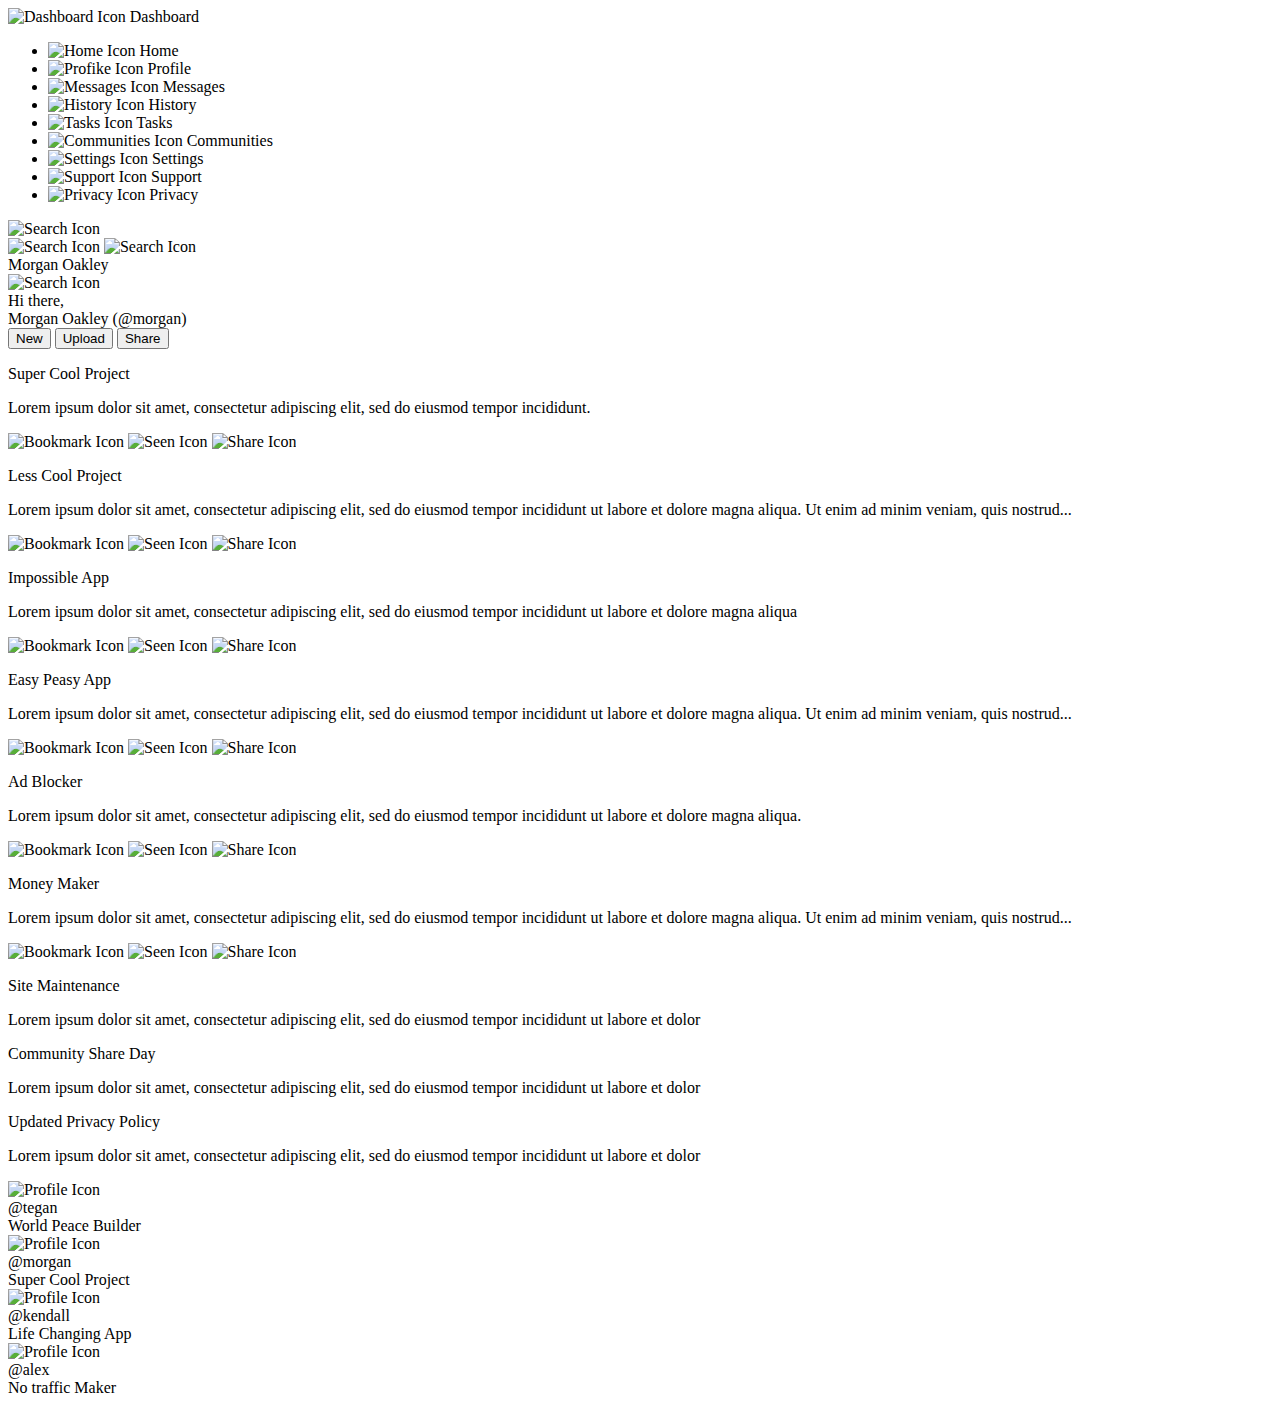
==== dashboard.html @ d67e252b "Created empty css files, template html and adding placeholder icon for dashboard admin project" ====
<!DOCTYPE html>
<html lang="en">
<head>
    <meta charset="UTF-8">
    <meta name="viewport" content="width=device-width, initial-scale=1.0">
    <title>Admin Dashboard</title>
</head>
<body>
    <div class="container">
        <div class="sidebar">
            <div class="sidebar-title">
                <img src="/images/dashboard.svg" alt="Dashboard Icon">
                <span>Dashboard</span>
            </div>
            <div class="menu">
                <ul>
                    <li>
                        <img src="/images/dashboard.svg" alt="Home Icon">
                        <span>Home</span>
                    </li>
                    <li>
                        <img src="/images/dashboard.svg" alt="Profike Icon">
                        <span>Profile</span>
                    </li>
                    <li>
                        <img src="/images/dashboard.svg" alt="Messages Icon">
                        <span>Messages</span>
                    </li>
                    <li>
                        <img src="/images/dashboard.svg" alt="History Icon">
                        <span>History</span>
                    </li>
                    <li>
                        <img src="/images/dashboard.svg" alt="Tasks Icon">
                        <span>Tasks</span>
                    </li>
                    <li>
                        <img src="/images/dashboard.svg" alt="Communities Icon">
                        <span>Communities</span>
                    </li>
                    <li>
                        <img src="/images/dashboard.svg" alt="Settings Icon">
                        <span>Settings</span>
                    </li>
                    <li>
                        <img src="/images/dashboard.svg" alt="Support Icon">
                        <span>Support</span>
                    </li>
                    <li>
                        <img src="/images/dashboard.svg" alt="Privacy Icon">
                        <span>Privacy</span>
                    </li>
                </ul>
            </div>
        </div>
        <div class="header">
            <div class="search-bar">
                <img src="/images/dashboard.svg" alt="Search Icon">
                <span contenteditable="true"></span>
            </div>
            <div class="notification">
                <img src="/images/dashboard.svg" alt="Search Icon">
                <img src="/images/dashboard.svg" alt="Search Icon">
                <div class="notif-text">Morgan Oakley</div>
            </div>
            <div class="user-profile">
                <img src="/images/dashboard.svg" alt="Search Icon">
                <div class="user-greeting">Hi there,</div>
                <div class="user-name">Morgan Oakley (@morgan)</div>
            </div>
            <div class="user-button">
                <button>New</button>
                <button>Upload</button>
                <button>Share</button>
            </div>
        </div>
        <div class="main-content">
            <div class="article">
                <div class="card">
                    <p class="title">Super Cool Project</p>
                    <p>Lorem ipsum dolor sit amet, consectetur adipiscing elit, sed do eiusmod tempor incididunt.</p>
                    <div class="lower-icon">
                        <img src="/images/dashboard.svg" alt="Bookmark Icon">
                        <img src="/images/dashboard.svg" alt="Seen Icon">
                        <img src="/images/dashboard.svg" alt="Share Icon">
                    </div>
                  </div>
                  <div class="card">
                    <p class="title">Less Cool Project</p>
                    <p>Lorem ipsum dolor sit amet, consectetur adipiscing elit, sed do eiusmod tempor incididunt ut labore et dolore magna aliqua. Ut enim ad minim veniam, quis nostrud...</p>
                    <div class="lower-icon">
                        <img src="/images/dashboard.svg" alt="Bookmark Icon">
                        <img src="/images/dashboard.svg" alt="Seen Icon">
                        <img src="/images/dashboard.svg" alt="Share Icon">
                    </div>
                  </div>
                  <div class="card">
                    <p class="title">Impossible App</p>
                    <p>Lorem ipsum dolor sit amet, consectetur adipiscing elit, sed do eiusmod tempor incididunt ut labore et dolore magna aliqua</p>
                    <div class="lower-icon">
                        <img src="/images/dashboard.svg" alt="Bookmark Icon">
                        <img src="/images/dashboard.svg" alt="Seen Icon">
                        <img src="/images/dashboard.svg" alt="Share Icon">
                    </div>
                  </div>
                  <div class="card">
                    <p class="title">Easy Peasy App</p>
                    <p>Lorem ipsum dolor sit amet, consectetur adipiscing elit, sed do eiusmod tempor incididunt ut labore et dolore magna aliqua. Ut enim ad minim veniam, quis nostrud...</p>
                    <div class="lower-icon">
                        <img src="/images/dashboard.svg" alt="Bookmark Icon">
                        <img src="/images/dashboard.svg" alt="Seen Icon">
                        <img src="/images/dashboard.svg" alt="Share Icon">
                    </div>
                </div>
                <div class="card">
                    <p class="title">Ad Blocker</p>
                    <p>Lorem ipsum dolor sit amet, consectetur adipiscing elit, sed do eiusmod tempor incididunt ut labore et dolore magna aliqua.</p>
                    <div class="lower-icon">
                        <img src="/images/dashboard.svg" alt="Bookmark Icon">
                        <img src="/images/dashboard.svg" alt="Seen Icon">
                        <img src="/images/dashboard.svg" alt="Share Icon">
                    </div>
                </div>
                <div class="card">
                    <p class="title">Money Maker</p>
                    <p>Lorem ipsum dolor sit amet, consectetur adipiscing elit, sed do eiusmod tempor incididunt ut labore et dolore magna aliqua. Ut enim ad minim veniam, quis nostrud...</p>
                    <div class="lower-icon">
                        <img src="/images/dashboard.svg" alt="Bookmark Icon">
                        <img src="/images/dashboard.svg" alt="Seen Icon">
                        <img src="/images/dashboard.svg" alt="Share Icon">
                    </div>
                </div>
            </div>
            <div class="update-content">
                <div class="announcement">
                    <div class="update-card">
                        <p class="title">Site Maintenance</p>
                        <p>Lorem ipsum dolor sit amet, consectetur adipiscing elit, sed do eiusmod tempor incididunt ut labore et dolor</p>
                    </div>
                    <div class="update-card">
                        <p class="title">Community Share Day</p>
                        <p>Lorem ipsum dolor sit amet, consectetur adipiscing elit, sed do eiusmod tempor incididunt ut labore et dolor</p>
                    </div>
                    <div class="update-card">
                        <p class="title">Updated Privacy Policy</p>
                        <p>Lorem ipsum dolor sit amet, consectetur adipiscing elit, sed do eiusmod tempor incididunt ut labore et dolor</p>
                    </div>
                </div>
                <div class="trending">
                    <div id="user1">
                        <img src="/images/dashboard.svg" alt="Profile Icon">
                        <div class="tagname">@tegan</div>
                        <div class="quote">World Peace Builder</div>
                    </div>
                    <div id="user2">
                        <img src="/images/dashboard.svg" alt="Profile Icon">
                        <div class="tagname">@morgan</div>
                        <div class="quote">Super Cool Project</div>
                    </div>
                    <div id="user3">
                        <img src="/images/dashboard.svg" alt="Profile Icon">
                        <div class="tagname">@kendall</div>
                        <div class="quote">Life Changing App</div>
                    </div>
                    <div id="user4">
                        <img src="/images/dashboard.svg" alt="Profile Icon">
                        <div class="tagname">@alex</div>
                        <div class="quote">No traffic Maker</div>
                    </div>
                </div>
            </div>
        </div>
    </div>
</body>
</html>
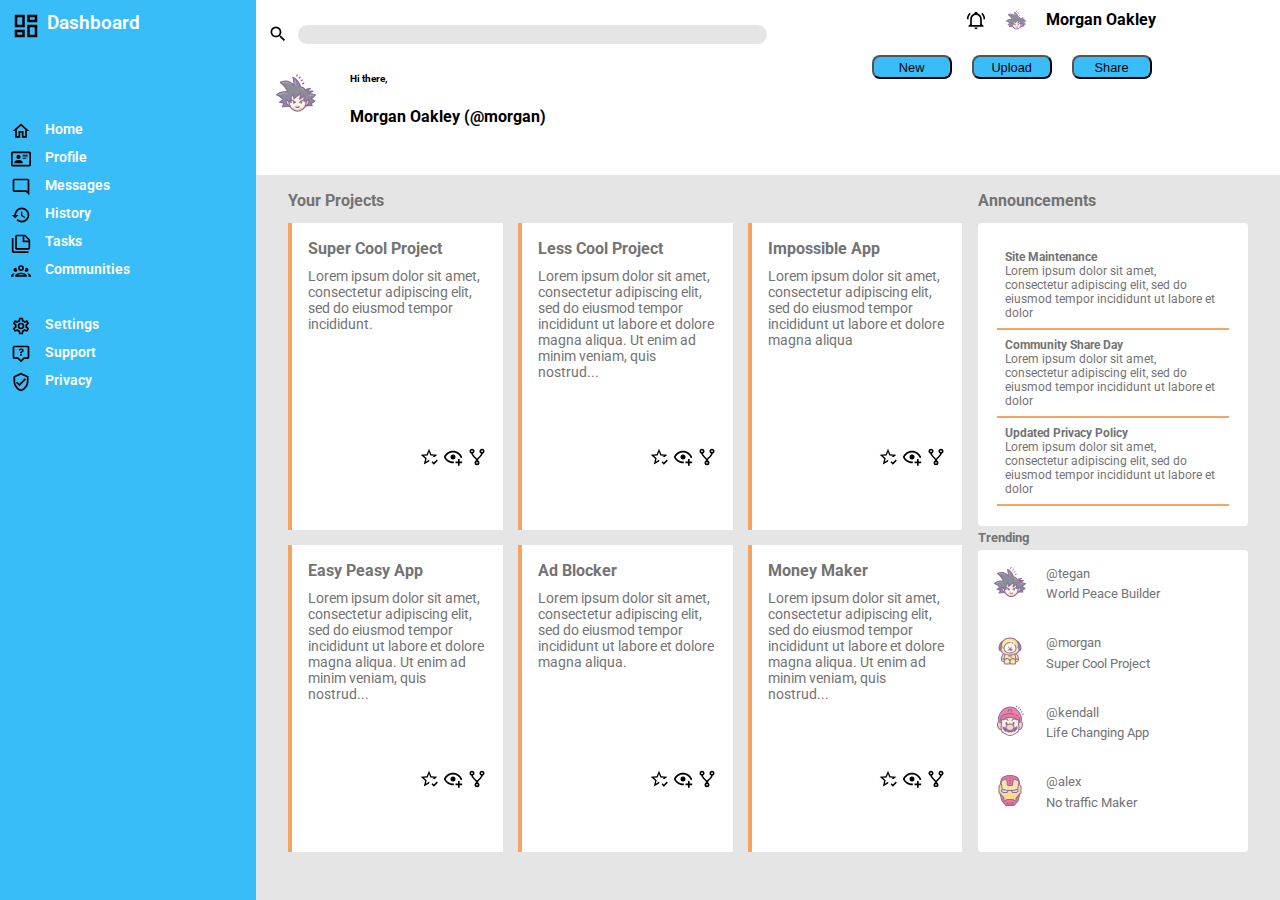
==== commit f1a04768: "Added css grid and styling for the dashboard html page" ====
--- a/dashboard.html
+++ b/dashboard.html
@@ -4,74 +4,80 @@
     <meta charset="UTF-8">
     <meta name="viewport" content="width=device-width, initial-scale=1.0">
     <title>Admin Dashboard</title>
+    <link rel="stylesheet" href="dashboard.css">
+    <link rel="preconnect" href="https://fonts.googleapis.com">
+    <link rel="preconnect" href="https://fonts.gstatic.com" crossorigin>
+    <link href="https://fonts.googleapis.com/css2?family=Roboto&display=swap" rel="stylesheet">
 </head>
 <body>
     <div class="container">
         <div class="sidebar">
             <div class="sidebar-title">
-                <img src="/images/dashboard.svg" alt="Dashboard Icon">
+                <img src="images/icons/dashboard-outline.svg" alt="Dashboard Icon" class="dashboard-icon">
                 <span>Dashboard</span>
             </div>
             <div class="menu">
                 <ul>
                     <li>
-                        <img src="/images/dashboard.svg" alt="Home Icon">
+                        <img src="images/icons/home-outline.svg" alt="Home Icon" class="icon">
                         <span>Home</span>
                     </li>
                     <li>
-                        <img src="/images/dashboard.svg" alt="Profike Icon">
+                        <img src="images/icons/card-account-details-outline.svg" alt="Profile Icon" class="icon">
                         <span>Profile</span>
                     </li>
                     <li>
-                        <img src="/images/dashboard.svg" alt="Messages Icon">
+                        <img src="images/icons/message-reply-outline.svg" alt="Messages Icon" class="icon">
                         <span>Messages</span>
                     </li>
                     <li>
-                        <img src="/images/dashboard.svg" alt="History Icon">
+                        <img src="images/icons/history.svg" alt="History Icon" class="icon">
                         <span>History</span>
                     </li>
                     <li>
-                        <img src="/images/dashboard.svg" alt="Tasks Icon">
+                        <img src="images/icons/note-multiple-outline.svg" alt="Tasks Icon" class="icon">
                         <span>Tasks</span>
                     </li>
                     <li>
-                        <img src="/images/dashboard.svg" alt="Communities Icon">
+                        <img src="images/icons/account-group-outline.svg" alt="Communities Icon" class="icon">
                         <span>Communities</span>
                     </li>
                     <li>
-                        <img src="/images/dashboard.svg" alt="Settings Icon">
+                        <img src="images/icons/cog-outline.svg" alt="Settings Icon" class="icon">
                         <span>Settings</span>
                     </li>
                     <li>
-                        <img src="/images/dashboard.svg" alt="Support Icon">
+                        <img src="images/icons/tooltip-question-outline.svg" alt="Support Icon" class="icon">
                         <span>Support</span>
                     </li>
                     <li>
-                        <img src="/images/dashboard.svg" alt="Privacy Icon">
+                        <img src="images/icons/shield-check-outline.svg" alt="Privacy Icon" class="icon">
                         <span>Privacy</span>
                     </li>
                 </ul>
             </div>
         </div>
         <div class="header">
-            <div class="search-bar">
-                <img src="/images/dashboard.svg" alt="Search Icon">
-                <span contenteditable="true"></span>
+            <div class="left-header">
+                <div class="search-bar">
+                    <img src="images/icons/magnify.svg" alt="Search Icon" class="icon">
+                    <span contenteditable="true"></span>
+                </div>
+                <img src="images/icons/icons8-son-goku.svg" alt="Profile Icon" class="big-icon" id="header-icon">
+                <div class="user-name">Morgan Oakley (@morgan)</div>
+                <span class="greeting" style="font-size: 10px;">Hi there,</span>
             </div>
-            <div class="notification">
-                <img src="/images/dashboard.svg" alt="Search Icon">
-                <img src="/images/dashboard.svg" alt="Search Icon">
-                <div class="notif-text">Morgan Oakley</div>
-            </div>
-            <div class="user-profile">
-                <img src="/images/dashboard.svg" alt="Search Icon">
-                <div class="user-greeting">Hi there,</div>
-                <div class="user-name">Morgan Oakley (@morgan)</div>
-            </div>
-            <div class="user-button">
-                <button>New</button>
-                <button>Upload</button>
-                <button>Share</button>
+            <div class="right-header">
+                <div class="notification">
+                    <img src="images/icons/bell-ring-outline.svg" alt="Notification Icon" class="icon">
+                    <img src="images/icons/icons8-son-goku.svg" alt="Profile Icon" class="icon">
+                    <div class="notif-text">Morgan Oakley</div>
+                </div>
+                <div class="user-button">
+                    <button>New</button>
+                    <button>Upload</button>
+                    <button>Share</button>
+                </div>
             </div>
         </div>
         <div class="main-content">
@@ -80,56 +86,57 @@
                     <p class="title">Super Cool Project</p>
                     <p>Lorem ipsum dolor sit amet, consectetur adipiscing elit, sed do eiusmod tempor incididunt.</p>
                     <div class="lower-icon">
-                        <img src="/images/dashboard.svg" alt="Bookmark Icon">
-                        <img src="/images/dashboard.svg" alt="Seen Icon">
-                        <img src="/images/dashboard.svg" alt="Share Icon">
+                        <img src="images/icons/star-check-outline.svg" alt="Bookmark Icon" class="icon">
+                        <img src="images/icons/eye-plus-outline.svg" alt="Seen Icon" class="icon">
+                        <img src="images/icons/source-fork.svg" alt="Share Icon" class="icon">
                     </div>
                   </div>
                   <div class="card">
                     <p class="title">Less Cool Project</p>
                     <p>Lorem ipsum dolor sit amet, consectetur adipiscing elit, sed do eiusmod tempor incididunt ut labore et dolore magna aliqua. Ut enim ad minim veniam, quis nostrud...</p>
                     <div class="lower-icon">
-                        <img src="/images/dashboard.svg" alt="Bookmark Icon">
-                        <img src="/images/dashboard.svg" alt="Seen Icon">
-                        <img src="/images/dashboard.svg" alt="Share Icon">
+                        <img src="images/icons/star-check-outline.svg" alt="Bookmark Icon" class="icon">
+                        <img src="images/icons/eye-plus-outline.svg" alt="Seen Icon" class="icon">
+                        <img src="images/icons/source-fork.svg" alt="Share Icon" class="icon">
                     </div>
                   </div>
                   <div class="card">
                     <p class="title">Impossible App</p>
                     <p>Lorem ipsum dolor sit amet, consectetur adipiscing elit, sed do eiusmod tempor incididunt ut labore et dolore magna aliqua</p>
                     <div class="lower-icon">
-                        <img src="/images/dashboard.svg" alt="Bookmark Icon">
-                        <img src="/images/dashboard.svg" alt="Seen Icon">
-                        <img src="/images/dashboard.svg" alt="Share Icon">
+                        <img src="images/icons/star-check-outline.svg" alt="Bookmark Icon" class="icon">
+                        <img src="images/icons/eye-plus-outline.svg" alt="Seen Icon" class="icon">
+                        <img src="images/icons/source-fork.svg" alt="Share Icon" class="icon">
                     </div>
                   </div>
                   <div class="card">
                     <p class="title">Easy Peasy App</p>
                     <p>Lorem ipsum dolor sit amet, consectetur adipiscing elit, sed do eiusmod tempor incididunt ut labore et dolore magna aliqua. Ut enim ad minim veniam, quis nostrud...</p>
                     <div class="lower-icon">
-                        <img src="/images/dashboard.svg" alt="Bookmark Icon">
-                        <img src="/images/dashboard.svg" alt="Seen Icon">
-                        <img src="/images/dashboard.svg" alt="Share Icon">
+                        <img src="images/icons/star-check-outline.svg" alt="Bookmark Icon" class="icon">
+                        <img src="images/icons/eye-plus-outline.svg" alt="Seen Icon" class="icon">
+                        <img src="images/icons/source-fork.svg" alt="Share Icon" class="icon">
                     </div>
                 </div>
                 <div class="card">
                     <p class="title">Ad Blocker</p>
                     <p>Lorem ipsum dolor sit amet, consectetur adipiscing elit, sed do eiusmod tempor incididunt ut labore et dolore magna aliqua.</p>
                     <div class="lower-icon">
-                        <img src="/images/dashboard.svg" alt="Bookmark Icon">
-                        <img src="/images/dashboard.svg" alt="Seen Icon">
-                        <img src="/images/dashboard.svg" alt="Share Icon">
+                        <img src="images/icons/star-check-outline.svg" alt="Bookmark Icon" class="icon">
+                        <img src="images/icons/eye-plus-outline.svg" alt="Seen Icon" class="icon">
+                        <img src="images/icons/source-fork.svg" alt="Share Icon" class="icon">
                     </div>
                 </div>
                 <div class="card">
                     <p class="title">Money Maker</p>
                     <p>Lorem ipsum dolor sit amet, consectetur adipiscing elit, sed do eiusmod tempor incididunt ut labore et dolore magna aliqua. Ut enim ad minim veniam, quis nostrud...</p>
                     <div class="lower-icon">
-                        <img src="/images/dashboard.svg" alt="Bookmark Icon">
-                        <img src="/images/dashboard.svg" alt="Seen Icon">
-                        <img src="/images/dashboard.svg" alt="Share Icon">
+                        <img src="images/icons/star-check-outline.svg" alt="Bookmark Icon" class="icon">
+                        <img src="images/icons/eye-plus-outline.svg" alt="Seen Icon" class="icon">
+                        <img src="images/icons/source-fork.svg" alt="Share Icon" class="icon">
                     </div>
                 </div>
+                <span style="font-weight: 700;">Your Projects</span>
             </div>
             <div class="update-content">
                 <div class="announcement">
@@ -147,27 +154,29 @@
                     </div>
                 </div>
                 <div class="trending">
-                    <div id="user1">
-                        <img src="/images/dashboard.svg" alt="Profile Icon">
+                    <div id="user1" class="user-update">
+                        <img src="images/icons/icons8-son-goku.svg" alt="Profile Icon" class="icon" id="user-icon">
                         <div class="tagname">@tegan</div>
                         <div class="quote">World Peace Builder</div>
                     </div>
-                    <div id="user2">
-                        <img src="/images/dashboard.svg" alt="Profile Icon">
+                    <div id="user2" class="user-update">
+                        <img src="images/icons/icons8-bt21-chimmy.svg" alt="Profile Icon" class="icon" id="user-icon">
                         <div class="tagname">@morgan</div>
                         <div class="quote">Super Cool Project</div>
                     </div>
-                    <div id="user3">
-                        <img src="/images/dashboard.svg" alt="Profile Icon">
+                    <div id="user3" class="user-update">
+                        <img src="images/icons/icons8-super-mario.svg" alt="Profile Icon" class="icon" id="user-icon">
                         <div class="tagname">@kendall</div>
                         <div class="quote">Life Changing App</div>
                     </div>
-                    <div id="user4">
-                        <img src="/images/dashboard.svg" alt="Profile Icon">
+                    <div id="user4" class="user-update">
+                        <img src="images/icons/icons8-iron-man.svg" alt="Profile Icon" class="icon" id="user-icon">
                         <div class="tagname">@alex</div>
                         <div class="quote">No traffic Maker</div>
                     </div>
+                    <span style="font-weight: 700;">Trending</span>
                 </div>
+                <span style="font-weight: 700;">Announcements</span>
             </div>
         </div>
     </div>
--- a/dashboard.css
+++ b/dashboard.css
@@ -0,0 +1,344 @@
+* {
+    margin: 0;
+    padding: 0;
+  }
+
+body{
+    font-size: 16px;
+    font-family: 'Roboto', sans-serif;
+}
+
+.container{
+    width:100vw;
+    height:100vh;
+
+    display: grid;
+    grid-template-columns: 1.5fr 6fr;
+    grid-template-rows: 2fr 6fr;
+    grid-template-areas: 
+      "sidebar header"
+      "sidebar main"
+  
+  }
+
+.sidebar{
+    grid-area: sidebar;
+
+    display: grid;
+    grid-template-rows: 1fr 7fr;
+
+    padding: 0.7rem;
+
+    background-color:#38bdf8;
+    color: white;
+
+    font-size: 14px;
+    font-weight: 600;
+}
+
+.sidebar-title span{
+    vertical-align: top;
+    margin-left: 0.2rem;
+
+    font-size: 1.2rem;
+
+}
+
+
+li{
+    list-style-type: none;
+}
+
+li + li {
+    margin-bottom: 5px;
+    margin-top: 5px;
+}
+
+li span{
+    vertical-align: top;
+    margin-left: 0.7rem;
+}
+
+.menu li:nth-child(6) {
+    margin-bottom: 2rem; /* Adjust the margin as needed */
+}
+
+
+.header{
+    grid-area: header;
+
+    display: grid;
+    grid-template-columns: 3.5fr 2.5fr;
+    grid-template-rows: 1fr;
+
+
+    padding: 10px;
+
+    font-weight: 700;
+
+}
+
+.left-header {
+    display: grid;
+    grid-template-columns: 0.5fr 1.5fr 1.5fr;
+    grid-template-rows: 0.4fr 0.2fr 0.4fr;
+    grid-template-areas: 
+    "search search search"
+    "icon greet ..."
+    "icon name ..."
+
+
+    ;
+
+    row-gap: 5px;
+    
+  }
+
+.search-bar{
+    grid-area: search;
+}
+
+#header-icon{
+    grid-area: icon;
+}
+
+.user-name{
+    grid-area: name;
+}
+
+.greeting{
+    grid-area: greet;
+}
+
+.search-bar{
+    display: flex;
+    align-items: center;
+
+    margin-bottom: 10px;
+}
+
+
+.search-bar .icon{
+    margin-right: 10px;
+    margin-left: 2px;
+}
+
+.search-bar > span{
+    flex: 1;
+    max-width: 80%;
+
+    
+    border-radius: 10px;
+    background-color: #e5e5e5;
+}
+
+.notification {
+    display: flex;
+    justify-content: center;
+    gap: 20px;
+
+    margin-bottom: 25px;
+}
+
+button{
+    background-color: #38bdf8;
+    color: black;
+
+    font-size: 0.8rem;
+
+    border-radius: 8px;
+
+    min-width: 5rem;
+    min-height: 1.5rem;
+}
+
+.user-button {
+    display: flex;
+    gap: 20px;
+
+    margin-left: 20px;
+}
+
+
+.main-content{
+    grid-area: main;
+
+    padding: 3rem 2rem 3rem 2rem;
+
+    display: grid;
+    grid-template-columns: 5fr 2fr;
+    
+    column-gap: 1rem;
+
+    background-color:#e5e5e5;
+    color: #737373;
+}
+
+.article{
+    display: grid;
+    grid-template-columns: repeat(auto-fit, minmax(200px, 1.3fr));
+   
+  
+    gap: 15px;
+    position: relative;
+}
+
+
+  
+  .article .card {
+    background-color: #FFFFFF;
+    color: black;
+    text-align: left;
+  
+    display: grid;
+    grid-template-rows: 0.1fr 0.8fr 0.1fr;
+
+    border-left: 4px solid sandybrown;
+    
+    
+    padding: 1rem;
+    
+  }
+  
+  .card p {
+    color: #737373;
+    font-weight: normal;
+    font-size: 14px;
+    text-align: start;
+
+    
+  }
+  
+  .card .title {
+    font-size: 16px;
+    font-weight: 700;
+    text-align: left;
+    color: #737373;
+  
+    margin-bottom: 10px;
+  }
+
+  .lower-icon{
+    justify-self: end;
+
+    margin-top: 0.5rem;
+  }
+
+  .article > span {
+    position: absolute;
+
+    left: 0;
+    top: -2rem;
+}
+
+
+.update-content{
+    display: grid;
+    grid-template-rows: 3fr 3fr;
+
+    gap: 1.5rem;
+    position: relative;
+}
+
+.update-content > span {
+    position: absolute;
+
+    left: 0;
+    top: -2rem;
+}
+
+.announcement{
+    display: grid;
+    grid-template-rows: repeat(3, 1fr);
+
+    font-size: 12px;
+    text-align: left;
+
+    padding: 1.2rem;
+
+    background-color: white;
+    border-radius: 4px;
+}
+
+.announcement .title {
+    font-weight: 700;
+}
+
+.update-card{
+    padding: 0.5rem;
+
+    border-bottom: 2px solid sandybrown;
+}
+
+.trending{
+    display: grid;
+    grid-template-rows: repeat(4, 1fr);
+
+    font-size: 13px;
+    padding: 1rem;
+
+    row-gap: 0.5rem;
+
+    position: relative;
+    background-color: white;
+    border-radius: 4px;
+}
+
+.trending > span {
+    position: absolute;
+
+    left: 0;
+    top: -1.2rem;
+}
+
+.user-update{
+    display: grid;
+    grid-template-columns: 0.7fr 3fr;
+    grid-template-rows: 0.5fr 1fr;
+    grid-template-areas: 
+    "usericon tagname"
+    "usericon quote"
+
+
+    ;
+
+    column-gap: 0.5rem;
+
+    
+}
+
+#user-icon{
+    grid-area: usericon;
+
+    width: 2rem;
+    height: 2rem;
+
+}
+
+.tagname{
+    grid-area: tagname;
+
+    
+}
+
+.quote{
+    grid-area: quote;
+
+}
+
+
+.icon{
+    width:20px;
+    height:20px;
+
+}
+
+.big-icon{
+    width: 60px;
+    height: 40px;
+}
+
+.dashboard-icon{
+    width: 30px;
+    height: 30px;
+}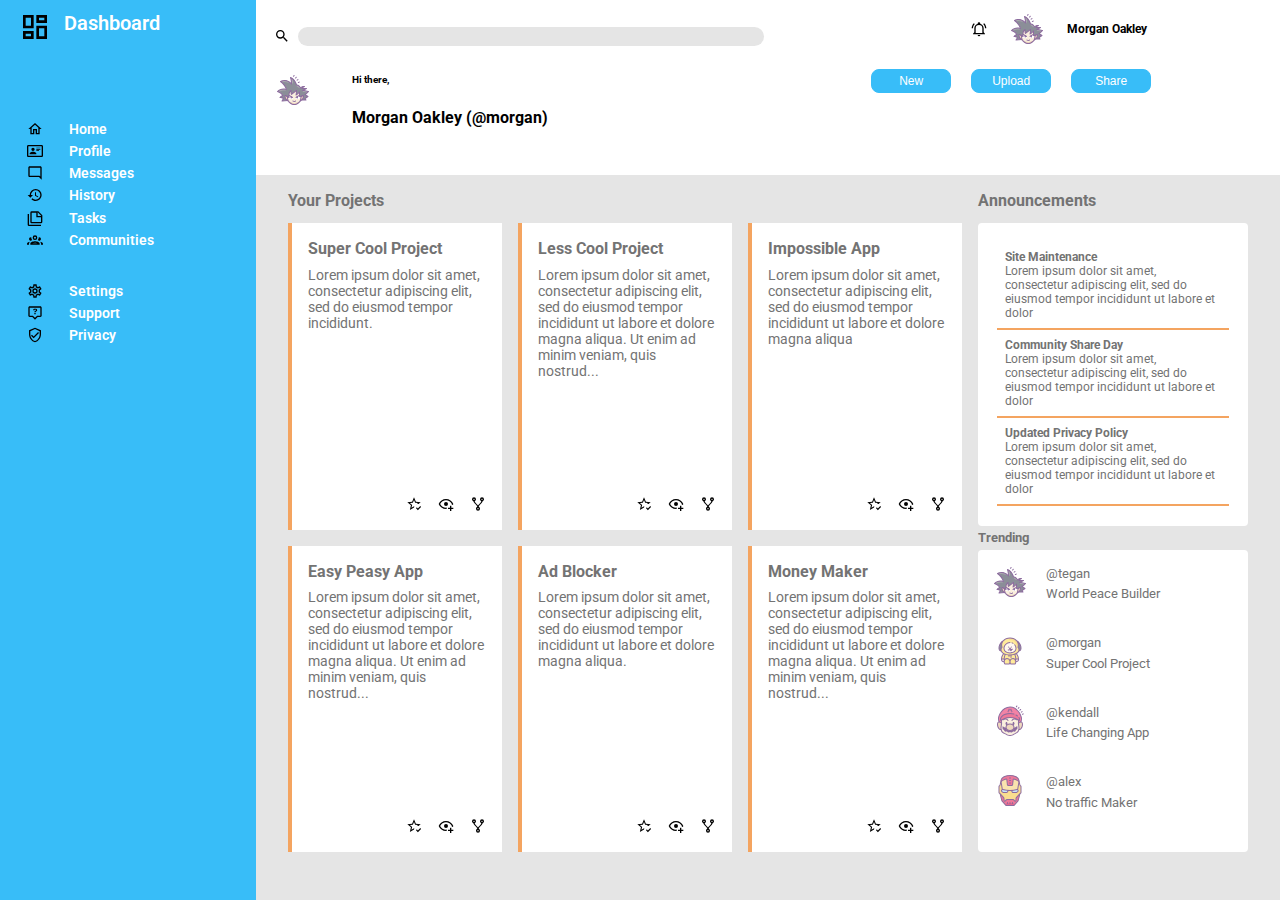
==== commit 2f4b573d: "refactoring some of the css code adding comments and editing readme docs" ====
--- a/dashboard.html
+++ b/dashboard.html
@@ -13,7 +13,7 @@
     <div class="container">
         <div class="sidebar">
             <div class="sidebar-title">
-                <img src="images/icons/dashboard-outline.svg" alt="Dashboard Icon" class="dashboard-icon">
+                <img src="images/icons/dashboard-outline.svg" alt="Dashboard Icon" class="big-icon">
                 <span>Dashboard</span>
             </div>
             <div class="menu">
@@ -70,7 +70,7 @@
             <div class="right-header">
                 <div class="notification">
                     <img src="images/icons/bell-ring-outline.svg" alt="Notification Icon" class="icon">
-                    <img src="images/icons/icons8-son-goku.svg" alt="Profile Icon" class="icon">
+                    <img src="images/icons/icons8-son-goku.svg" alt="Profile Icon" class="profile-icon">
                     <div class="notif-text">Morgan Oakley</div>
                 </div>
                 <div class="user-button">
@@ -155,22 +155,22 @@
                 </div>
                 <div class="trending">
                     <div id="user1" class="user-update">
-                        <img src="images/icons/icons8-son-goku.svg" alt="Profile Icon" class="icon" id="user-icon">
+                        <img src="images/icons/icons8-son-goku.svg" alt="Profile Icon" class="profile-icon" id="user-icon">
                         <div class="tagname">@tegan</div>
                         <div class="quote">World Peace Builder</div>
                     </div>
                     <div id="user2" class="user-update">
-                        <img src="images/icons/icons8-bt21-chimmy.svg" alt="Profile Icon" class="icon" id="user-icon">
+                        <img src="images/icons/icons8-bt21-chimmy.svg" alt="Profile Icon" class="profile-icon" id="user-icon">
                         <div class="tagname">@morgan</div>
                         <div class="quote">Super Cool Project</div>
                     </div>
                     <div id="user3" class="user-update">
-                        <img src="images/icons/icons8-super-mario.svg" alt="Profile Icon" class="icon" id="user-icon">
+                        <img src="images/icons/icons8-super-mario.svg" alt="Profile Icon" class="profile-icon" id="user-icon">
                         <div class="tagname">@kendall</div>
                         <div class="quote">Life Changing App</div>
                     </div>
                     <div id="user4" class="user-update">
-                        <img src="images/icons/icons8-iron-man.svg" alt="Profile Icon" class="icon" id="user-icon">
+                        <img src="images/icons/icons8-iron-man.svg" alt="Profile Icon" class="profile-icon" id="user-icon">
                         <div class="tagname">@alex</div>
                         <div class="quote">No traffic Maker</div>
                     </div>
--- a/dashboard.css
+++ b/dashboard.css
@@ -5,12 +5,31 @@
 
 body{
     font-size: 16px;
-    font-family: 'Roboto', sans-serif;
-}
-
+    font-family: 'Roboto', sans-serif; /* Using google fonts roboto font for body font style */
+}
+
+/* various icon size used in dashboard html */
+.icon{
+    width: 1rem;
+    height: 1rem;
+
+}
+.big-icon{
+    width: 3rem;
+    height: 2rem;
+}
+
+.profile-icon{
+    width: 2rem;
+    height: 2rem;
+}
+
+
+/* main container styling and positioning elements with grid display */
 .container{
-    width:100vw;
-    height:100vh;
+
+    width: 100vw;
+    height: 100vh;
 
     display: grid;
     grid-template-columns: 1.5fr 6fr;
@@ -21,8 +40,9 @@
   
   }
 
+/* sidebar styling and positioning elements with grid display */
 .sidebar{
-    grid-area: sidebar;
+    grid-area: sidebar; 
 
     display: grid;
     grid-template-rows: 1fr 7fr;
@@ -36,34 +56,39 @@
     font-weight: 600;
 }
 
+
+/* styling sidebar title dashboard font size to be bigger than the rest of list elements font size */
 .sidebar-title span{
     vertical-align: top;
-    margin-left: 0.2rem;
-
-    font-size: 1.2rem;
+    margin-left: 0.1rem;
+
+    font-size: 20px;
 
 }
 
 
 li{
     list-style-type: none;
+    margin-left: 1rem;
 }
 
 li + li {
-    margin-bottom: 5px;
-    margin-top: 5px;
-}
-
+    margin-bottom: 0.2rem;
+    margin-top: 0.2rem;
+}
+
+/* positioning text beside every icon in sidebar */
 li span{
     vertical-align: top;
-    margin-left: 0.7rem;
+    margin-left: 1.4rem;
 }
 
 .menu li:nth-child(6) {
-    margin-bottom: 2rem; /* Adjust the margin as needed */
-}
-
-
+    margin-bottom: 2rem; /* spacing between communities icon and settings icon */
+}
+
+
+/* styling dashboard header section and positioning all elements with flexbox and grid display */
 .header{
     grid-area: header;
 
@@ -72,12 +97,13 @@
     grid-template-rows: 1fr;
 
 
-    padding: 10px;
+    padding: 0.8rem;
 
     font-weight: 700;
 
 }
 
+/* left parts of header section */
 .left-header {
     display: grid;
     grid-template-columns: 0.5fr 1.5fr 1.5fr;
@@ -90,68 +116,70 @@
 
     ;
 
-    row-gap: 5px;
+    row-gap: 0.4rem;
     
   }
 
+/* search bar header section */
 .search-bar{
     grid-area: search;
-}
-
-#header-icon{
-    grid-area: icon;
-}
-
-.user-name{
-    grid-area: name;
-}
-
-.greeting{
-    grid-area: greet;
 }
 
 .search-bar{
     display: flex;
     align-items: center;
 
-    margin-bottom: 10px;
+    margin-bottom: 0.5rem;
 }
 
 
 .search-bar .icon{
-    margin-right: 10px;
-    margin-left: 2px;
+    margin-right: 0.5rem;
+    margin-left: 0.3rem;
 }
 
 .search-bar > span{
-    flex: 1;
+    flex: 1; /* expand search bar to fill in remaining size available */
     max-width: 80%;
 
     
     border-radius: 10px;
+
+
     background-color: #e5e5e5;
 }
 
+/* lower part of left section area containing user name, greetings and icon */
+#header-icon{
+    grid-area: icon;
+}
+
+.user-name{
+    grid-area: name;
+}
+
+.greeting{
+    grid-area: greet;
+}
+
+
+/* right parts of header section containing notification and user button */
 .notification {
     display: flex;
     justify-content: center;
-    gap: 20px;
-
-    margin-bottom: 25px;
-}
-
-button{
-    background-color: #38bdf8;
-    color: black;
-
-    font-size: 0.8rem;
-
-    border-radius: 8px;
-
-    min-width: 5rem;
-    min-height: 1.5rem;
-}
-
+    align-items: center;
+
+    gap: 1.5rem;
+
+    margin-bottom: 1.5rem;
+}
+
+
+.notif-text{
+    font-size: 12px;
+}
+
+/* styling and positioning header button */
 .user-button {
     display: flex;
     gap: 20px;
@@ -159,7 +187,25 @@
     margin-left: 20px;
 }
 
-
+button{
+    
+    min-width: 5rem;
+    min-height: 1.5rem;
+
+    border: 1px solid #38bdf8;
+    border-radius: 8px;
+    
+
+    font-size: 12px;
+    
+    background-color: #38bdf8;
+    color: white;
+    
+}
+
+
+
+/* styling for main body content containing article card announcement and trending section */
 .main-content{
     grid-area: main;
 
@@ -174,57 +220,89 @@
     color: #737373;
 }
 
+/* styling article and card section */
 .article{
     display: grid;
     grid-template-columns: repeat(auto-fit, minmax(200px, 1.3fr));
    
   
-    gap: 15px;
+    gap: 1rem;
+
     position: relative;
 }
 
-
-  
-  .article .card {
+/* positioning span text on top left of article body */
+.article > span {
+    position: absolute;
+
+    left: 0;
+    top: -2rem;
+}
+
+
+.article .card {
+
+    display: grid;
+    grid-template-rows: 0.1fr 0.8fr 0.1fr;
+    
+    padding: 1rem;
+
+    text-align: left;
+
     background-color: #FFFFFF;
     color: black;
-    text-align: left;
+
+    border-left: 4px solid sandybrown;
+    
+    
+}
   
-    display: grid;
-    grid-template-rows: 0.1fr 0.8fr 0.1fr;
-
-    border-left: 4px solid sandybrown;
-    
-    
-    padding: 1rem;
-    
-  }
-  
-  .card p {
-    color: #737373;
+.card p {
+    
     font-weight: normal;
     font-size: 14px;
     text-align: start;
 
-    
-  }
+    color: #737373;
+
+}
   
-  .card .title {
+.card .title {
+  
+    margin-bottom: 0.3rem;
+
     font-size: 16px;
     font-weight: 700;
     text-align: left;
+
     color: #737373;
-  
-    margin-bottom: 10px;
-  }
-
-  .lower-icon{
-    justify-self: end;
+}
+
+/* styling for icons in card section bottom part */
+.lower-icon{
+    display: flex;
+    align-items: center;
+    justify-content: flex-end;
+
+    gap: 1rem;
 
     margin-top: 0.5rem;
-  }
-
-  .article > span {
+}
+
+
+/* styling for container containing announcement and trending box */
+.update-content{
+    display: grid;
+    grid-template-rows: 3fr 3fr;
+
+    gap: 1.5rem;
+    
+    position: relative;
+}
+
+/* positioning span text element on top left update content container */
+.update-content > span {
+    
     position: absolute;
 
     left: 0;
@@ -232,21 +310,6 @@
 }
 
 
-.update-content{
-    display: grid;
-    grid-template-rows: 3fr 3fr;
-
-    gap: 1.5rem;
-    position: relative;
-}
-
-.update-content > span {
-    position: absolute;
-
-    left: 0;
-    top: -2rem;
-}
-
 .announcement{
     display: grid;
     grid-template-rows: repeat(3, 1fr);
@@ -260,37 +323,45 @@
     border-radius: 4px;
 }
 
+
 .announcement .title {
     font-weight: 700;
 }
 
+/* styling card element inside announcement box */
 .update-card{
     padding: 0.5rem;
 
     border-bottom: 2px solid sandybrown;
 }
 
+
 .trending{
     display: grid;
     grid-template-rows: repeat(4, 1fr);
 
+    row-gap: 0.5rem;
+
+    padding: 1rem;
+
     font-size: 13px;
-    padding: 1rem;
-
-    row-gap: 0.5rem;
 
     position: relative;
+
     background-color: white;
     border-radius: 4px;
 }
 
+/* positioning span text element on top left corner of trending box */
 .trending > span {
     position: absolute;
 
     left: 0;
     top: -1.2rem;
-}
-
+
+}
+
+/* grid positioning of icons and texts inside trending box so that its line up horizontally */
 .user-update{
     display: grid;
     grid-template-columns: 0.7fr 3fr;
@@ -307,38 +378,23 @@
     
 }
 
+/* user profile icon */
 #user-icon{
     grid-area: usericon;
 
-    width: 2rem;
-    height: 2rem;
-
-}
-
+}
+
+/* user tagname */
 .tagname{
     grid-area: tagname;
 
     
 }
 
+/* user quote */
 .quote{
     grid-area: quote;
 
 }
 
 
-.icon{
-    width:20px;
-    height:20px;
-
-}
-
-.big-icon{
-    width: 60px;
-    height: 40px;
-}
-
-.dashboard-icon{
-    width: 30px;
-    height: 30px;
-}